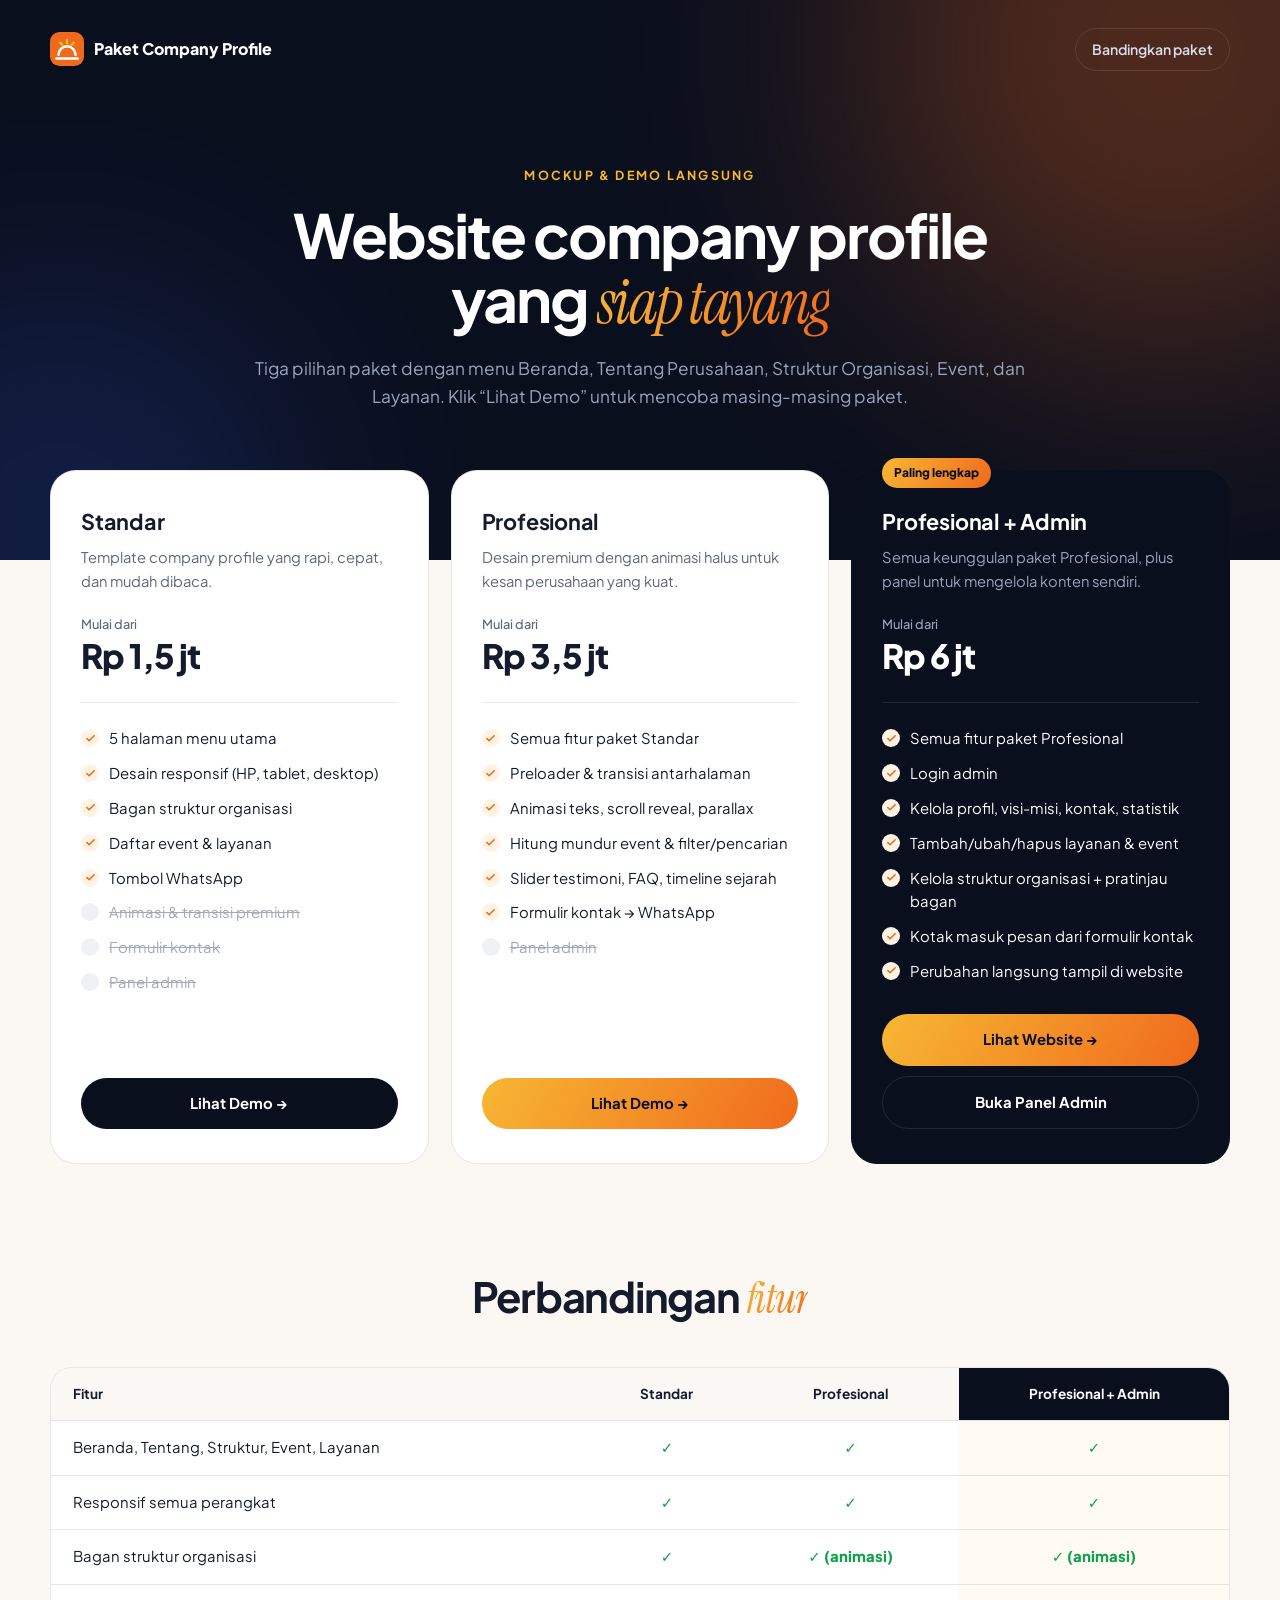
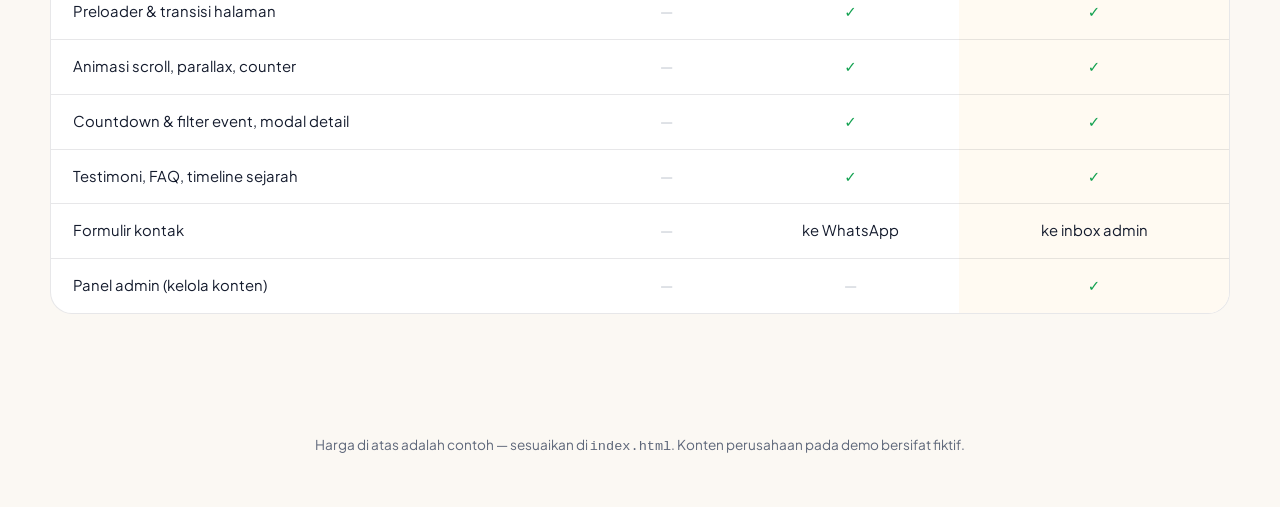
==== index.html @ 40bc9937 "Add files via upload" ====
<!DOCTYPE html>
<html lang="id">
<head>
  <meta charset="utf-8">
  <meta name="viewport" content="width=device-width, initial-scale=1">
  <title>Paket Website Company Profile — Standar, Profesional, Profesional + Admin</title>
  <meta name="description" content="Pilih paket website company profile: Standar, Profesional dengan animasi, atau Profesional + Panel Admin.">
  <meta name="theme-color" content="#0a0f1d">
  <link rel="preconnect" href="https://fonts.googleapis.com">
  <link rel="preconnect" href="https://fonts.gstatic.com" crossorigin>
  <link href="https://fonts.googleapis.com/css2?family=Instrument+Serif:ital@0;1&family=Plus+Jakarta+Sans:wght@400;500;600;700;800&display=swap" rel="stylesheet">
  <style>
    :root { --ink:#0a0f1d; --ink-2:#121a2e; --paper:#fbf8f3; --text:#141b2d; --muted:#5e677a; --muted-d:#9aa5bd; --line:rgba(20,27,45,.1); --line-d:rgba(255,255,255,.1); --grad:linear-gradient(120deg,#f7b733,#f06a1d); --ease:cubic-bezier(.2,.8,.2,1); }
    * { box-sizing:border-box; margin:0; padding:0; }
    body { font-family:'Plus Jakarta Sans',system-ui,sans-serif; background:var(--paper); color:var(--text); line-height:1.6; -webkit-font-smoothing:antialiased; }
    a { color:inherit; text-decoration:none; }
    .container { width:min(100% - 40px,1180px); margin-inline:auto; }
    .serif { font-family:'Instrument Serif',serif; font-style:italic; font-weight:400; background:var(--grad); -webkit-background-clip:text; background-clip:text; color:transparent; }
    header.top { background:var(--ink); color:#fff; padding:28px 0 150px; position:relative; overflow:hidden; }
    header.top::before { content:''; position:absolute; width:620px; height:620px; border-radius:50%; background:#f06a1d; filter:blur(130px); opacity:.3; right:-200px; top:-260px; }
    header.top::after { content:''; position:absolute; width:480px; height:480px; border-radius:50%; background:#2c4cbf; filter:blur(120px); opacity:.25; left:-180px; bottom:-200px; }
    header.top > * { position:relative; z-index:1; }
    .bar { display:flex; justify-content:space-between; align-items:center; gap:16px; }
    .brand { display:flex; align-items:center; gap:10px; font-weight:800; }
    .brand svg { color:#f06a1d; }
    .bar a.ghost { border:1px solid var(--line-d); padding:9px 16px; border-radius:999px; font-size:.88rem; font-weight:600; color:#d7deec; }
    .intro { text-align:center; max-width:780px; margin:90px auto 0; }
    .eyebrow { display:inline-block; font-size:.78rem; font-weight:700; letter-spacing:.18em; text-transform:uppercase; color:#f7b733; margin-bottom:18px; }
    .intro h1 { font-size:clamp(2.2rem,5vw,3.8rem); line-height:1.05; letter-spacing:-.035em; }
    .intro p { color:var(--muted-d); font-size:1.08rem; margin-top:20px; }
    .plans { display:grid; grid-template-columns:repeat(3,1fr); gap:22px; margin-top:-90px; position:relative; z-index:2; }
    .plan { background:#fff; border:1px solid var(--line); border-radius:26px; padding:34px 30px; display:flex; flex-direction:column; transition:transform .5s var(--ease), box-shadow .5s; opacity:0; transform:translateY(30px); animation:up .9s var(--ease) forwards; }
    .plan:nth-child(2) { animation-delay:.1s; } .plan:nth-child(3) { animation-delay:.2s; }
    @keyframes up { to { opacity:1; transform:none; } }
    .plan:hover { transform:translateY(-8px); box-shadow:0 40px 70px -35px rgba(20,27,45,.35); }
    .plan.featured { background:var(--ink); color:#fff; border-color:var(--ink); position:relative; }
    .plan.featured::before { content:'Paling lengkap'; position:absolute; top:-13px; left:30px; background:var(--grad); color:var(--ink); font-size:.75rem; font-weight:800; padding:5px 12px; border-radius:999px; }
    .plan h2 { font-size:1.35rem; letter-spacing:-.01em; }
    .plan .desc { color:var(--muted); font-size:.92rem; margin-top:6px; min-height:48px; }
    .plan.featured .desc, .plan.featured .price small, .plan.featured li.off { color:var(--muted-d); }
    .price { margin:24px 0 6px; font-size:2.1rem; font-weight:800; letter-spacing:-.03em; line-height:1; }
    .price small { display:block; font-size:.8rem; font-weight:500; color:var(--muted); letter-spacing:0; margin-bottom:8px; }
    .plan ul { list-style:none; display:grid; gap:11px; margin:24px 0 30px; padding-top:24px; border-top:1px solid var(--line); font-size:.93rem; }
    .plan.featured ul { border-color:var(--line-d); }
    .plan li { display:flex; gap:10px; }
    .plan li::before { content:''; flex-shrink:0; width:18px; height:18px; margin-top:2px; border-radius:50%; background:#fff3e4 url("data:image/svg+xml,%3Csvg xmlns='http://www.w3.org/2000/svg' viewBox='0 0 24 24' fill='none' stroke='%23f06a1d' stroke-width='3.5' stroke-linecap='round' stroke-linejoin='round'%3E%3Cpolyline points='20 6 9 17 4 12'/%3E%3C/svg%3E") center/11px no-repeat; }
    .plan li.off { color:#a3a9b6; text-decoration:line-through; }
    .plan li.off::before { background:#f0f1f4; }
    .btns { margin-top:auto; display:grid; gap:10px; }
    .btn { display:flex; align-items:center; justify-content:center; gap:8px; padding:14px; border-radius:999px; font-weight:700; font-size:.93rem; border:1px solid var(--line); transition:background .3s, transform .3s; }
    .btn:hover { transform:translateY(-2px); }
    .btn.sun { background:var(--grad); color:var(--ink); border:0; }
    .btn.dark { background:var(--ink); color:#fff; border:0; }
    .plan.featured .btn:not(.sun) { border-color:var(--line-d); color:#fff; }
    section.cmp { padding:110px 0 90px; }
    .cmp h2 { text-align:center; font-size:clamp(1.8rem,3.4vw,2.6rem); letter-spacing:-.03em; line-height:1.1; margin-bottom:44px; }
    .tbl { overflow-x:auto; background:#fff; border:1px solid var(--line); border-radius:22px; }
    table { width:100%; border-collapse:collapse; min-width:640px; font-size:.93rem; }
    th, td { padding:15px 22px; text-align:center; border-bottom:1px solid var(--line); }
    th:first-child, td:first-child { text-align:left; }
    thead th { font-size:.85rem; background:#faf8f4; }
    thead th.hl { background:var(--ink); color:#fff; }
    td.hl { background:#fffaf2; }
    tbody tr:last-child td { border-bottom:0; }
    .y { color:#12a150; font-weight:800; } .n { color:#c2c7d0; }
    footer { text-align:center; color:var(--muted); font-size:.85rem; padding:30px 0 50px; }
    @media (max-width:960px) { .plans { grid-template-columns:1fr; max-width:520px; margin-inline:auto; } .plan .desc { min-height:0; } }
  </style>
</head>
<body>
  <header class="top">
    <div class="container bar">
      <div class="brand"><svg width="34" height="34" viewBox="0 0 32 32"><rect width="32" height="32" rx="9" fill="currentColor"/><path d="M8 21.5a8 8 0 0 1 16 0" stroke="#fff" stroke-width="2.4" fill="none" stroke-linecap="round"/><path d="M6 25h20" stroke="#fff" stroke-width="2.4" stroke-linecap="round"/><path d="M16 7.5v3M9.6 10l2 2M22.4 10l-2 2" stroke="#f7b733" stroke-width="2.2" stroke-linecap="round"/></svg>Paket Company Profile</div>
      <a class="ghost" href="#banding">Bandingkan paket</a>
    </div>
    <div class="container intro">
      <span class="eyebrow">Mockup &amp; Demo Langsung</span>
      <h1>Website company profile yang <span class="serif">siap tayang</span></h1>
      <p>Tiga pilihan paket dengan menu Beranda, Tentang Perusahaan, Struktur Organisasi, Event, dan Layanan. Klik “Lihat Demo” untuk mencoba masing-masing paket.</p>
    </div>
  </header>

  <main class="container">
    <div class="plans">
      <article class="plan">
        <h2>Standar</h2>
        <p class="desc">Template company profile yang rapi, cepat, dan mudah dibaca.</p>
        <div class="price"><small>Mulai dari</small>Rp 1,5 jt</div>
        <ul>
          <li>5 halaman menu utama</li>
          <li>Desain responsif (HP, tablet, desktop)</li>
          <li>Bagan struktur organisasi</li>
          <li>Daftar event & layanan</li>
          <li>Tombol WhatsApp</li>
          <li class="off">Animasi & transisi premium</li>
          <li class="off">Formulir kontak</li>
          <li class="off">Panel admin</li>
        </ul>
        <div class="btns"><a class="btn dark" href="standard/">Lihat Demo →</a></div>
      </article>

      <article class="plan">
        <h2>Profesional</h2>
        <p class="desc">Desain premium dengan animasi halus untuk kesan perusahaan yang kuat.</p>
        <div class="price"><small>Mulai dari</small>Rp 3,5 jt</div>
        <ul>
          <li>Semua fitur paket Standar</li>
          <li>Preloader & transisi antarhalaman</li>
          <li>Animasi teks, scroll reveal, parallax</li>
          <li>Hitung mundur event & filter/pencarian</li>
          <li>Slider testimoni, FAQ, timeline sejarah</li>
          <li>Formulir kontak → WhatsApp</li>
          <li class="off">Panel admin</li>
        </ul>
        <div class="btns"><a class="btn sun" href="profesional/">Lihat Demo →</a></div>
      </article>

      <article class="plan featured">
        <h2>Profesional + Admin</h2>
        <p class="desc">Semua keunggulan paket Profesional, plus panel untuk mengelola konten sendiri.</p>
        <div class="price"><small>Mulai dari</small>Rp 6 jt</div>
        <ul>
          <li>Semua fitur paket Profesional</li>
          <li>Login admin</li>
          <li>Kelola profil, visi-misi, kontak, statistik</li>
          <li>Tambah/ubah/hapus layanan & event</li>
          <li>Kelola struktur organisasi + pratinjau bagan</li>
          <li>Kotak masuk pesan dari formulir kontak</li>
          <li>Perubahan langsung tampil di website</li>
        </ul>
        <div class="btns"><a class="btn sun" href="profesional-admin/">Lihat Website →</a><a class="btn" href="admin/">Buka Panel Admin</a></div>
      </article>
    </div>

    <section class="cmp" id="banding">
      <h2>Perbandingan <span class="serif">fitur</span></h2>
      <div class="tbl"><table>
        <thead><tr><th>Fitur</th><th>Standar</th><th>Profesional</th><th class="hl">Profesional + Admin</th></tr></thead>
        <tbody>
          <tr><td>Beranda, Tentang, Struktur, Event, Layanan</td><td class="y">✓</td><td class="y">✓</td><td class="hl y">✓</td></tr>
          <tr><td>Responsif semua perangkat</td><td class="y">✓</td><td class="y">✓</td><td class="hl y">✓</td></tr>
          <tr><td>Bagan struktur organisasi</td><td class="y">✓</td><td class="y">✓ (animasi)</td><td class="hl y">✓ (animasi)</td></tr>
          <tr><td>Preloader & transisi halaman</td><td class="n">—</td><td class="y">✓</td><td class="hl y">✓</td></tr>
          <tr><td>Animasi scroll, parallax, counter</td><td class="n">—</td><td class="y">✓</td><td class="hl y">✓</td></tr>
          <tr><td>Countdown & filter event, modal detail</td><td class="n">—</td><td class="y">✓</td><td class="hl y">✓</td></tr>
          <tr><td>Testimoni, FAQ, timeline sejarah</td><td class="n">—</td><td class="y">✓</td><td class="hl y">✓</td></tr>
          <tr><td>Formulir kontak</td><td class="n">—</td><td>ke WhatsApp</td><td class="hl">ke inbox admin</td></tr>
          <tr><td>Panel admin (kelola konten)</td><td class="n">—</td><td class="n">—</td><td class="hl y">✓</td></tr>
        </tbody>
      </table></div>
    </section>
  </main>
  <footer>Harga di atas adalah contoh — sesuaikan di <code>index.html</code>. Konten perusahaan pada demo bersifat fiktif.</footer>
</body>
</html>
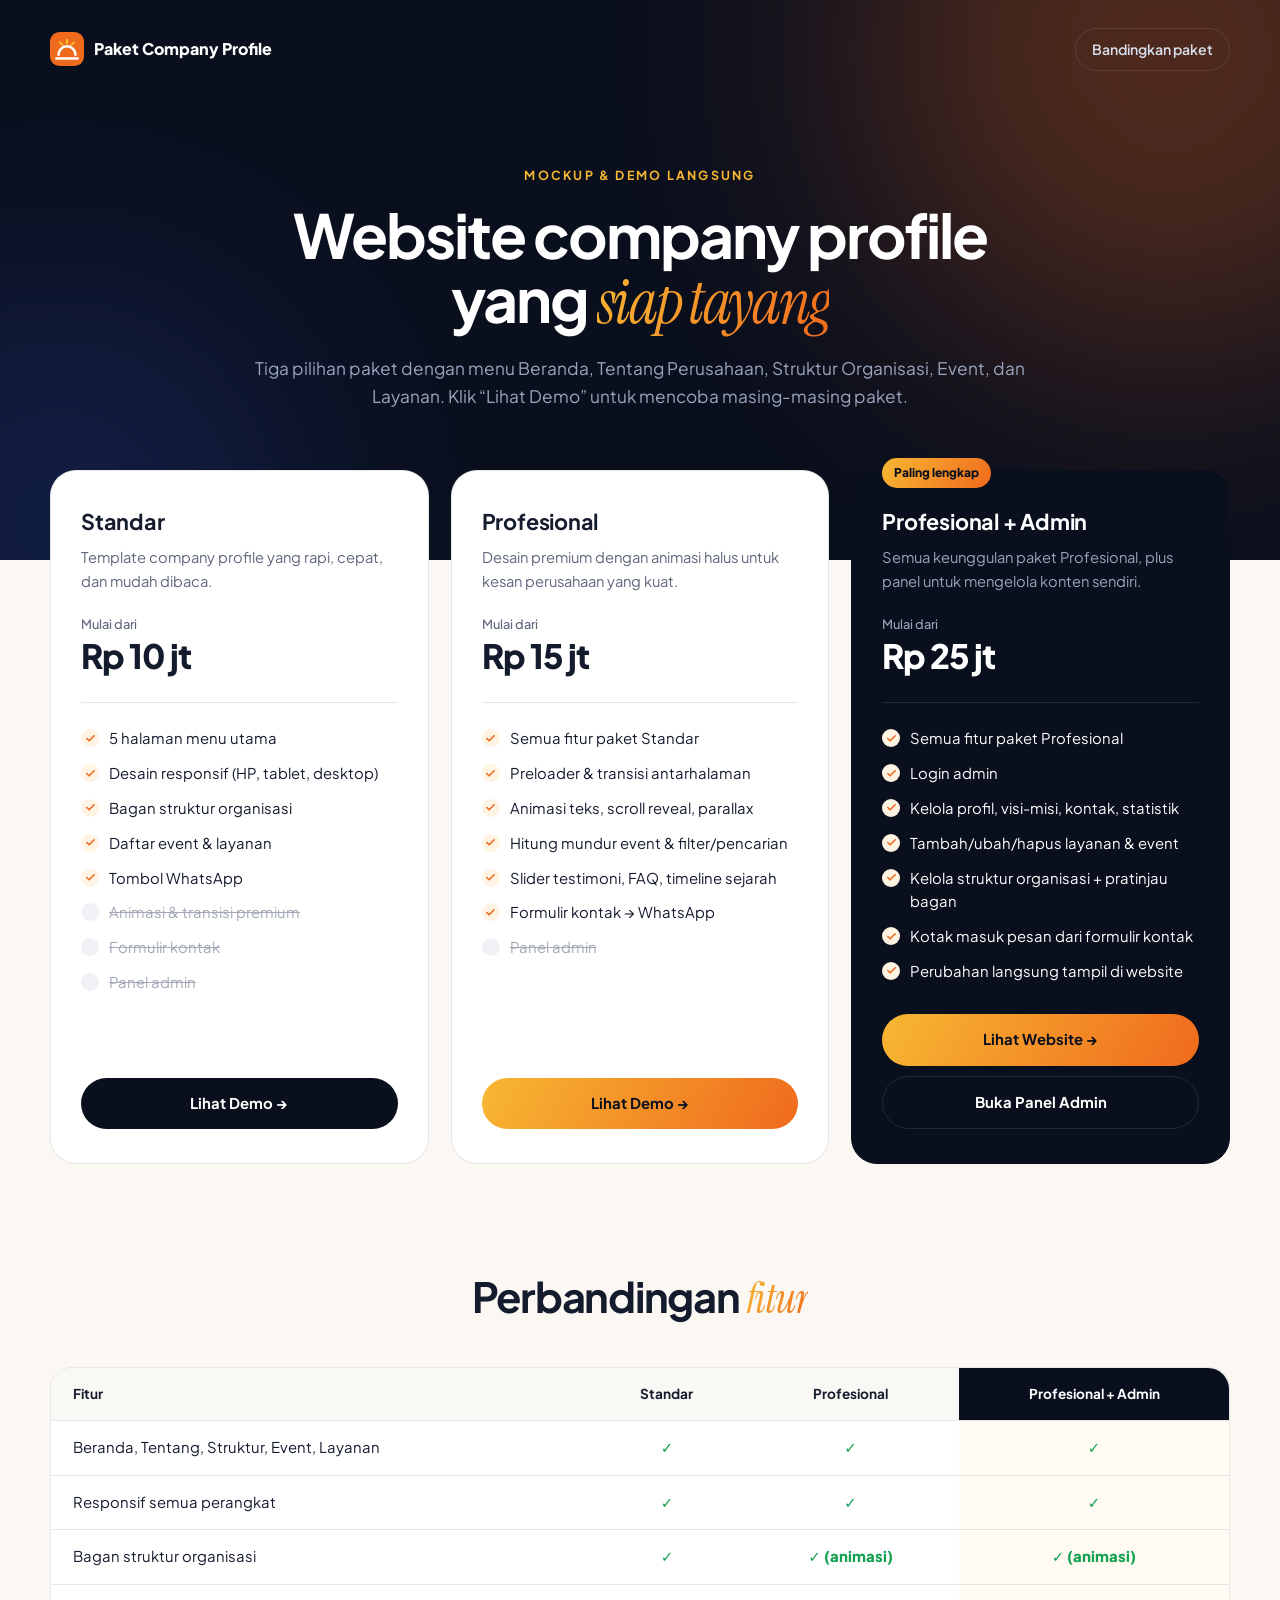
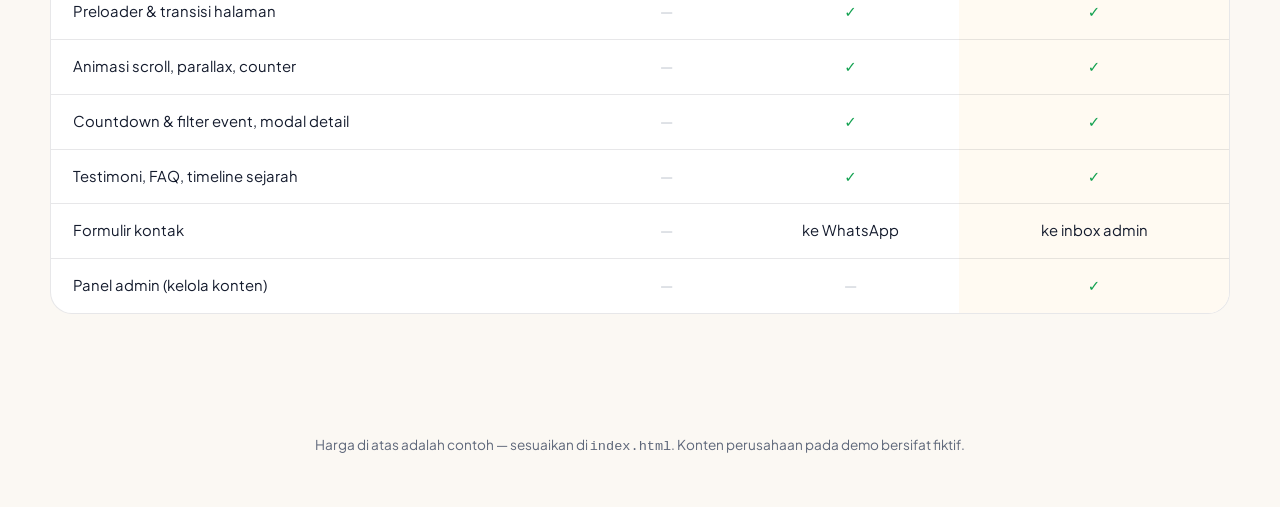
==== commit 201f2ac9: "update harga" ====
--- a/index.html
+++ b/index.html
@@ -85,7 +85,7 @@
       <article class="plan">
         <h2>Standar</h2>
         <p class="desc">Template company profile yang rapi, cepat, dan mudah dibaca.</p>
-        <div class="price"><small>Mulai dari</small>Rp 1,5 jt</div>
+        <div class="price"><small>Mulai dari</small>Rp 10 jt</div>
         <ul>
           <li>5 halaman menu utama</li>
           <li>Desain responsif (HP, tablet, desktop)</li>
@@ -102,7 +102,7 @@
       <article class="plan">
         <h2>Profesional</h2>
         <p class="desc">Desain premium dengan animasi halus untuk kesan perusahaan yang kuat.</p>
-        <div class="price"><small>Mulai dari</small>Rp 3,5 jt</div>
+        <div class="price"><small>Mulai dari</small>Rp 15 jt</div>
         <ul>
           <li>Semua fitur paket Standar</li>
           <li>Preloader & transisi antarhalaman</li>
@@ -118,7 +118,7 @@
       <article class="plan featured">
         <h2>Profesional + Admin</h2>
         <p class="desc">Semua keunggulan paket Profesional, plus panel untuk mengelola konten sendiri.</p>
-        <div class="price"><small>Mulai dari</small>Rp 6 jt</div>
+        <div class="price"><small>Mulai dari</small>Rp 25 jt</div>
         <ul>
           <li>Semua fitur paket Profesional</li>
           <li>Login admin</li>
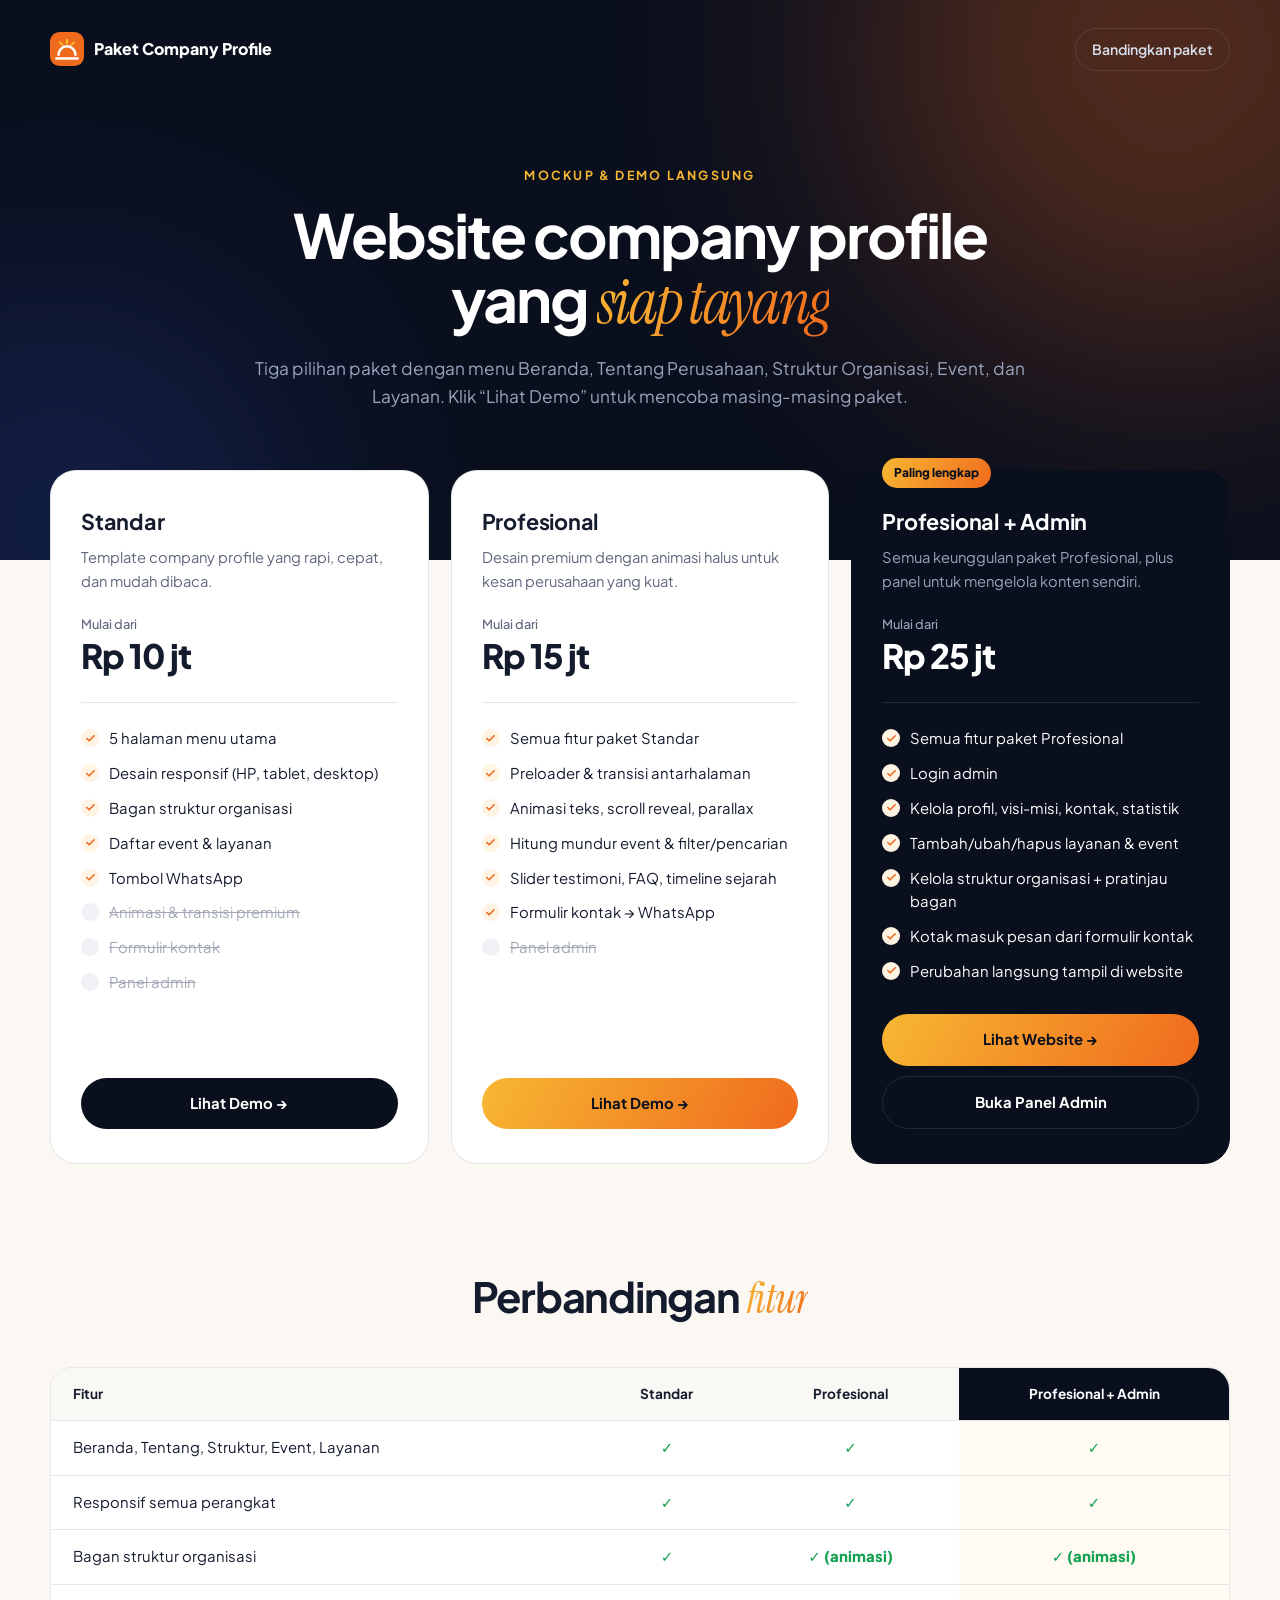
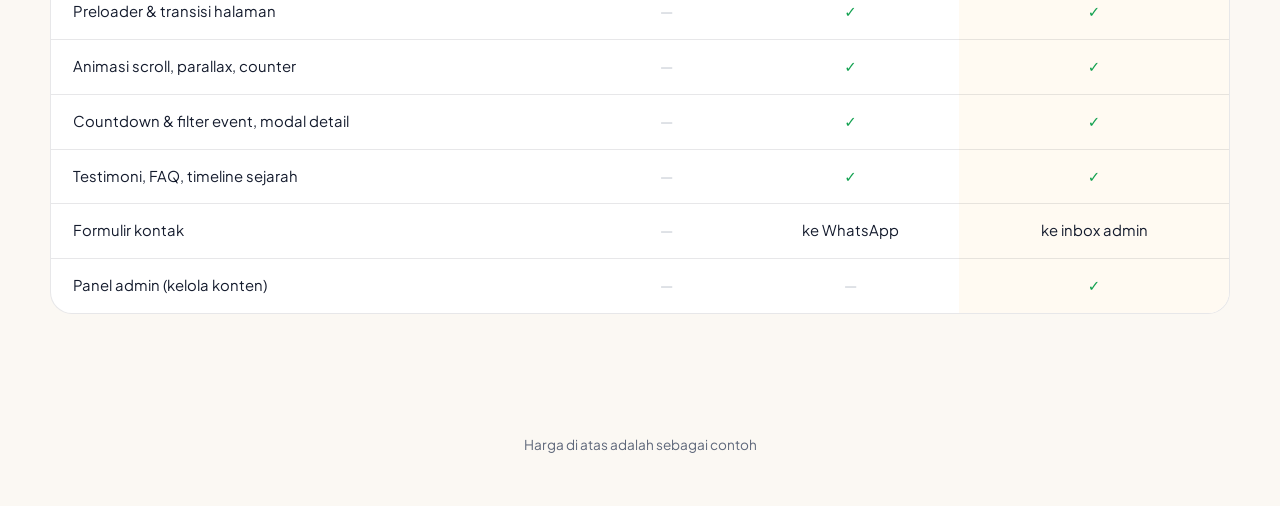
==== commit 3198e112: "update" ====
--- a/index.html
+++ b/index.html
@@ -150,6 +150,6 @@
       </table></div>
     </section>
   </main>
-  <footer>Harga di atas adalah contoh — sesuaikan di <code>index.html</code>. Konten perusahaan pada demo bersifat fiktif.</footer>
+  <footer>Harga di atas adalah sebagai contoh </footer>
 </body>
 </html>
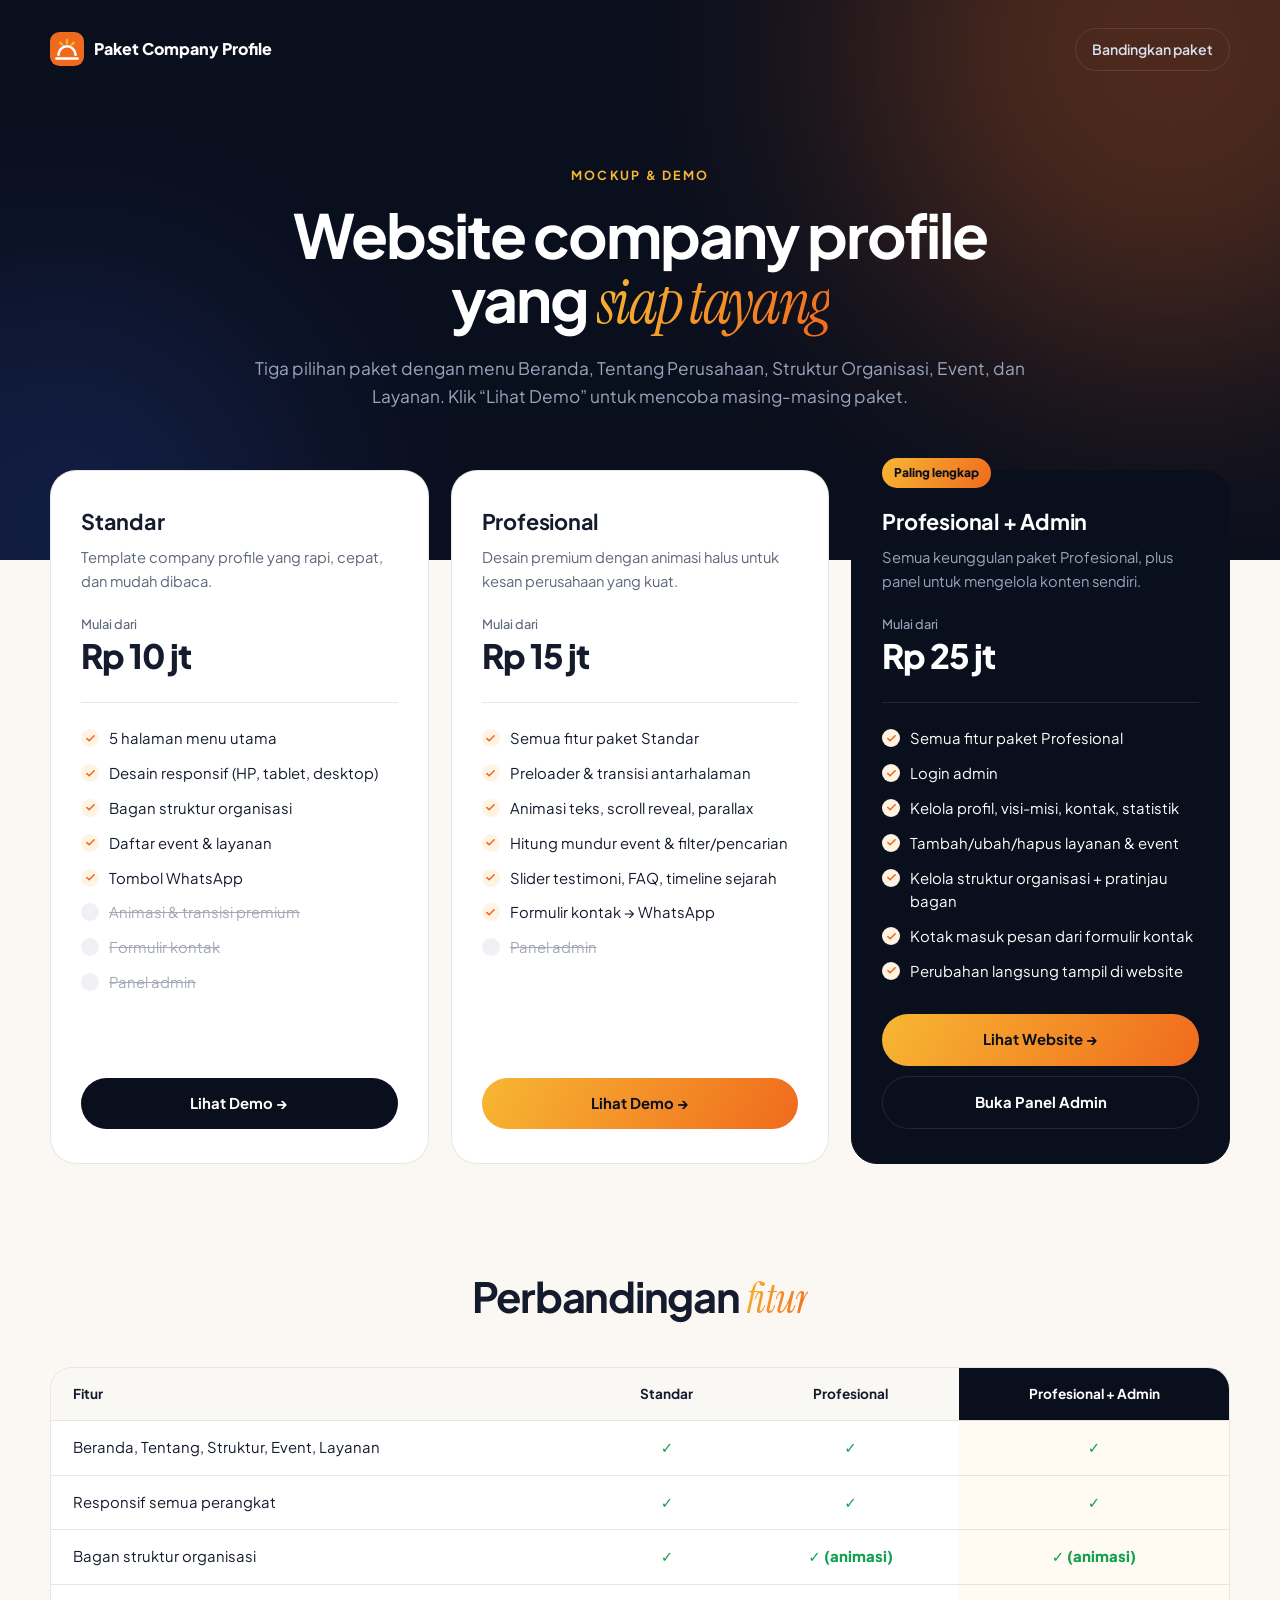
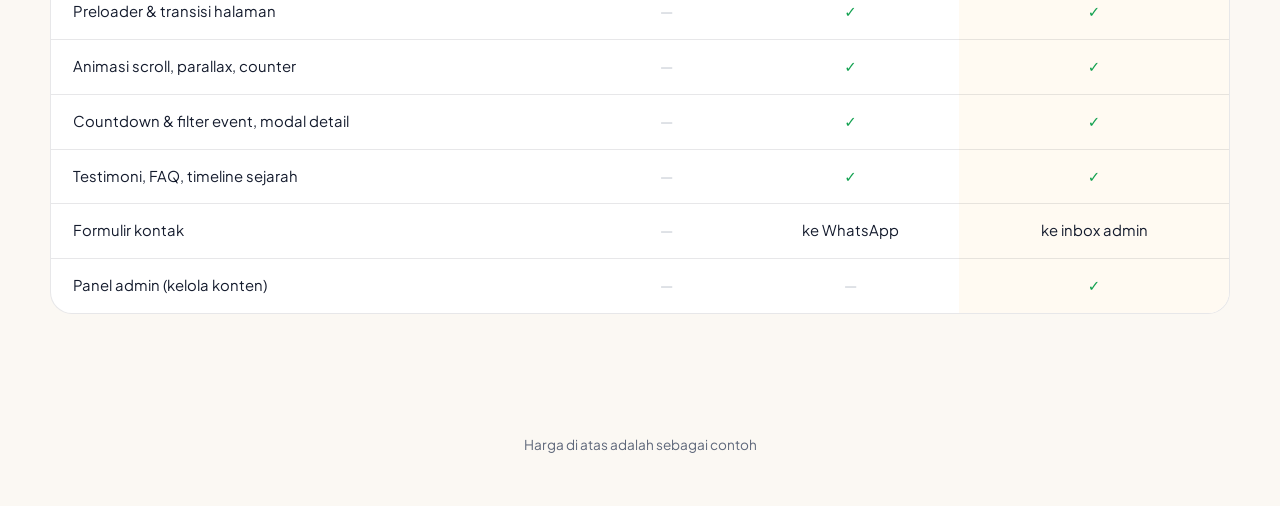
==== commit d26e7161: "update" ====
--- a/index.html
+++ b/index.html
@@ -74,7 +74,7 @@
       <a class="ghost" href="#banding">Bandingkan paket</a>
     </div>
     <div class="container intro">
-      <span class="eyebrow">Mockup &amp; Demo Langsung</span>
+      <span class="eyebrow">Mockup &amp; Demo</span>
       <h1>Website company profile yang <span class="serif">siap tayang</span></h1>
       <p>Tiga pilihan paket dengan menu Beranda, Tentang Perusahaan, Struktur Organisasi, Event, dan Layanan. Klik “Lihat Demo” untuk mencoba masing-masing paket.</p>
     </div>
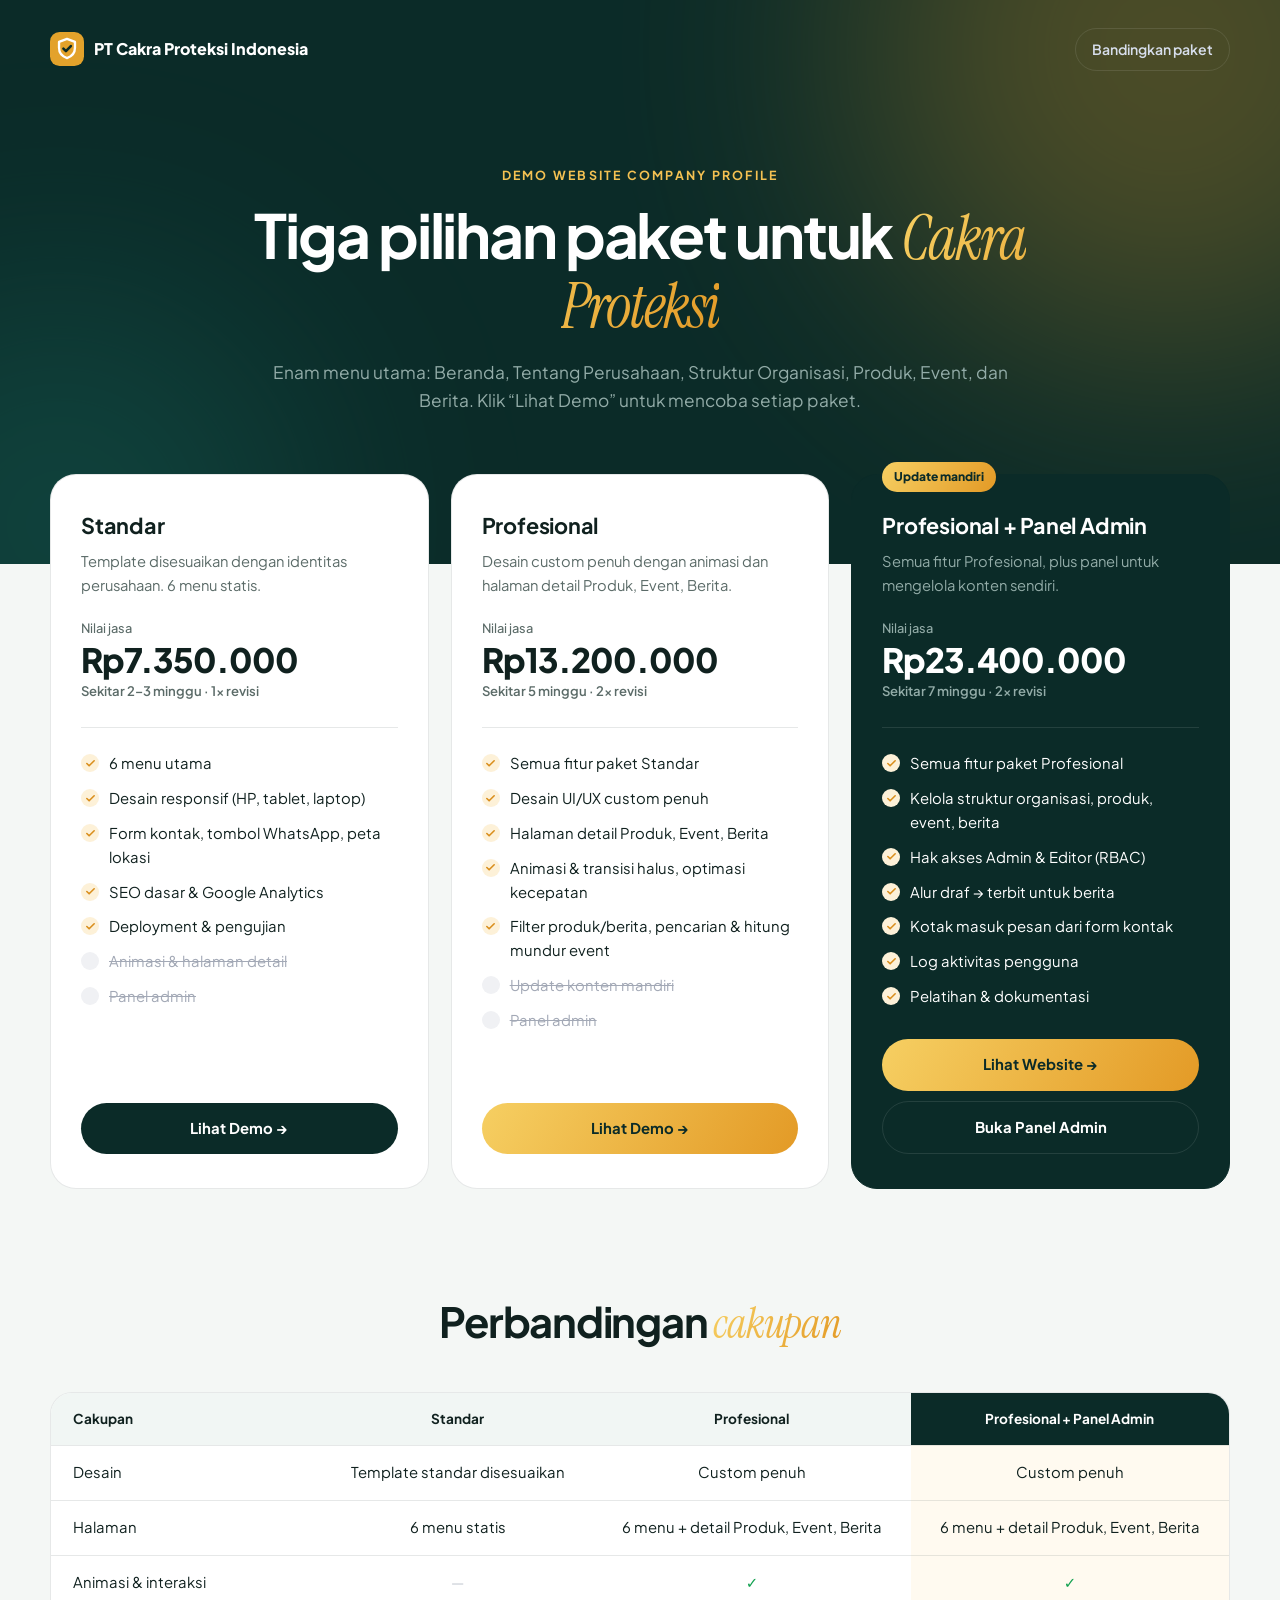
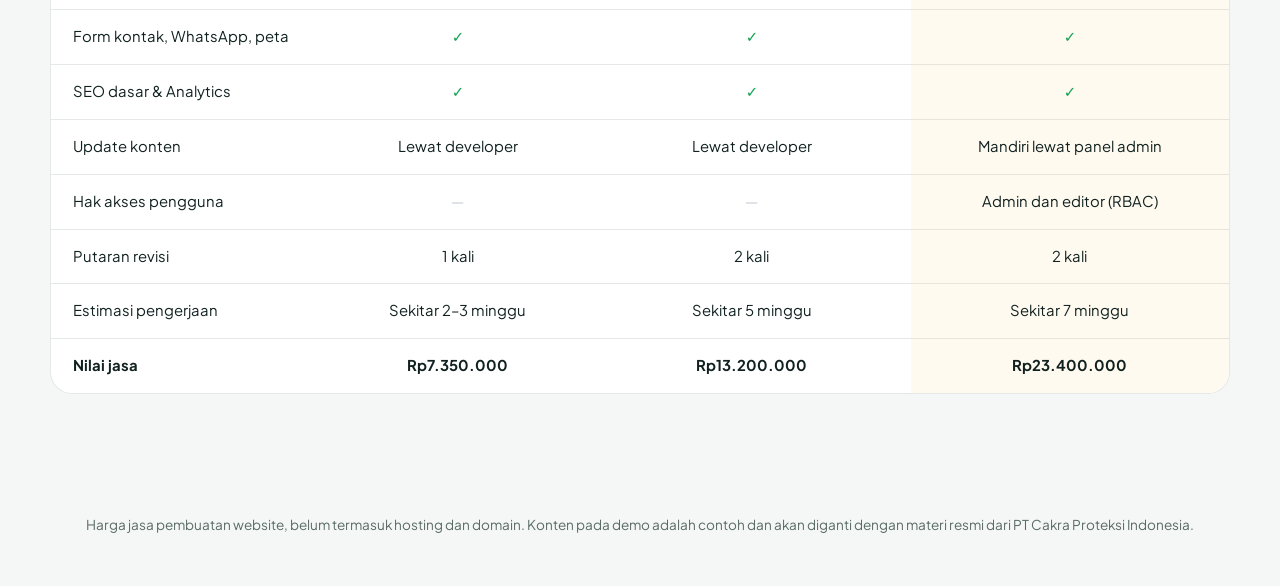
==== commit d5901433: "update content" ====
--- a/index.html
+++ b/index.html
@@ -3,29 +3,30 @@
 <head>
   <meta charset="utf-8">
   <meta name="viewport" content="width=device-width, initial-scale=1">
-  <title>Paket Website Company Profile — Standar, Profesional, Profesional + Admin</title>
-  <meta name="description" content="Pilih paket website company profile: Standar, Profesional dengan animasi, atau Profesional + Panel Admin.">
-  <meta name="theme-color" content="#0a0f1d">
+  <title>Demo Website Company Profile — PT Cakra Proteksi Indonesia</title>
+  <meta name="description" content="Demo tiga paket website company profile untuk PT Cakra Proteksi Indonesia.">
+  <meta name="theme-color" content="#0b2b28">
+  <meta name="robots" content="noindex">
   <link rel="preconnect" href="https://fonts.googleapis.com">
   <link rel="preconnect" href="https://fonts.gstatic.com" crossorigin>
   <link href="https://fonts.googleapis.com/css2?family=Instrument+Serif:ital@0;1&family=Plus+Jakarta+Sans:wght@400;500;600;700;800&display=swap" rel="stylesheet">
   <style>
-    :root { --ink:#0a0f1d; --ink-2:#121a2e; --paper:#fbf8f3; --text:#141b2d; --muted:#5e677a; --muted-d:#9aa5bd; --line:rgba(20,27,45,.1); --line-d:rgba(255,255,255,.1); --grad:linear-gradient(120deg,#f7b733,#f06a1d); --ease:cubic-bezier(.2,.8,.2,1); }
+    :root { --ink:#0b2b28; --ink-2:#0f3b38; --paper:#f4f7f5; --text:#10211f; --muted:#5b6b68; --muted-d:#93aca8; --line:rgba(16,33,31,.1); --line-d:rgba(255,255,255,.1); --grad:linear-gradient(120deg,#f6cf62,#e39a26); --ease:cubic-bezier(.2,.8,.2,1); }
     * { box-sizing:border-box; margin:0; padding:0; }
     body { font-family:'Plus Jakarta Sans',system-ui,sans-serif; background:var(--paper); color:var(--text); line-height:1.6; -webkit-font-smoothing:antialiased; }
     a { color:inherit; text-decoration:none; }
     .container { width:min(100% - 40px,1180px); margin-inline:auto; }
     .serif { font-family:'Instrument Serif',serif; font-style:italic; font-weight:400; background:var(--grad); -webkit-background-clip:text; background-clip:text; color:transparent; }
     header.top { background:var(--ink); color:#fff; padding:28px 0 150px; position:relative; overflow:hidden; }
-    header.top::before { content:''; position:absolute; width:620px; height:620px; border-radius:50%; background:#f06a1d; filter:blur(130px); opacity:.3; right:-200px; top:-260px; }
-    header.top::after { content:''; position:absolute; width:480px; height:480px; border-radius:50%; background:#2c4cbf; filter:blur(120px); opacity:.25; left:-180px; bottom:-200px; }
+    header.top::before { content:''; position:absolute; width:620px; height:620px; border-radius:50%; background:#e39a26; filter:blur(130px); opacity:.3; right:-200px; top:-260px; }
+    header.top::after { content:''; position:absolute; width:480px; height:480px; border-radius:50%; background:#1f8a7c; filter:blur(120px); opacity:.25; left:-180px; bottom:-200px; }
     header.top > * { position:relative; z-index:1; }
     .bar { display:flex; justify-content:space-between; align-items:center; gap:16px; }
     .brand { display:flex; align-items:center; gap:10px; font-weight:800; }
-    .brand svg { color:#f06a1d; }
+    .brand svg { color:#e3a22b; }
     .bar a.ghost { border:1px solid var(--line-d); padding:9px 16px; border-radius:999px; font-size:.88rem; font-weight:600; color:#d7deec; }
     .intro { text-align:center; max-width:780px; margin:90px auto 0; }
-    .eyebrow { display:inline-block; font-size:.78rem; font-weight:700; letter-spacing:.18em; text-transform:uppercase; color:#f7b733; margin-bottom:18px; }
+    .eyebrow { display:inline-block; font-size:.78rem; font-weight:700; letter-spacing:.18em; text-transform:uppercase; color:#f4c152; margin-bottom:18px; }
     .intro h1 { font-size:clamp(2.2rem,5vw,3.8rem); line-height:1.05; letter-spacing:-.035em; }
     .intro p { color:var(--muted-d); font-size:1.08rem; margin-top:20px; }
     .plans { display:grid; grid-template-columns:repeat(3,1fr); gap:22px; margin-top:-90px; position:relative; z-index:2; }
@@ -34,16 +35,18 @@
     @keyframes up { to { opacity:1; transform:none; } }
     .plan:hover { transform:translateY(-8px); box-shadow:0 40px 70px -35px rgba(20,27,45,.35); }
     .plan.featured { background:var(--ink); color:#fff; border-color:var(--ink); position:relative; }
-    .plan.featured::before { content:'Paling lengkap'; position:absolute; top:-13px; left:30px; background:var(--grad); color:var(--ink); font-size:.75rem; font-weight:800; padding:5px 12px; border-radius:999px; }
+    .plan.featured::before { content:'Update mandiri'; position:absolute; top:-13px; left:30px; background:var(--grad); color:var(--ink); font-size:.75rem; font-weight:800; padding:5px 12px; border-radius:999px; }
     .plan h2 { font-size:1.35rem; letter-spacing:-.01em; }
     .plan .desc { color:var(--muted); font-size:.92rem; margin-top:6px; min-height:48px; }
     .plan.featured .desc, .plan.featured .price small, .plan.featured li.off { color:var(--muted-d); }
     .price { margin:24px 0 6px; font-size:2.1rem; font-weight:800; letter-spacing:-.03em; line-height:1; }
+    .price .dur { display:block; font-size:.82rem; font-weight:600; color:var(--muted); letter-spacing:0; margin-top:8px; }
+    .plan.featured .price .dur { color:var(--muted-d); }
     .price small { display:block; font-size:.8rem; font-weight:500; color:var(--muted); letter-spacing:0; margin-bottom:8px; }
     .plan ul { list-style:none; display:grid; gap:11px; margin:24px 0 30px; padding-top:24px; border-top:1px solid var(--line); font-size:.93rem; }
     .plan.featured ul { border-color:var(--line-d); }
     .plan li { display:flex; gap:10px; }
-    .plan li::before { content:''; flex-shrink:0; width:18px; height:18px; margin-top:2px; border-radius:50%; background:#fff3e4 url("data:image/svg+xml,%3Csvg xmlns='http://www.w3.org/2000/svg' viewBox='0 0 24 24' fill='none' stroke='%23f06a1d' stroke-width='3.5' stroke-linecap='round' stroke-linejoin='round'%3E%3Cpolyline points='20 6 9 17 4 12'/%3E%3C/svg%3E") center/11px no-repeat; }
+    .plan li::before { content:''; flex-shrink:0; width:18px; height:18px; margin-top:2px; border-radius:50%; background:#fdf1d8 url("data:image/svg+xml,%3Csvg xmlns='http://www.w3.org/2000/svg' viewBox='0 0 24 24' fill='none' stroke='%23d98e1c' stroke-width='3.5' stroke-linecap='round' stroke-linejoin='round'%3E%3Cpolyline points='20 6 9 17 4 12'/%3E%3C/svg%3E") center/11px no-repeat; }
     .plan li.off { color:#a3a9b6; text-decoration:line-through; }
     .plan li.off::before { background:#f0f1f4; }
     .btns { margin-top:auto; display:grid; gap:10px; }
@@ -58,9 +61,9 @@
     table { width:100%; border-collapse:collapse; min-width:640px; font-size:.93rem; }
     th, td { padding:15px 22px; text-align:center; border-bottom:1px solid var(--line); }
     th:first-child, td:first-child { text-align:left; }
-    thead th { font-size:.85rem; background:#faf8f4; }
+    thead th { font-size:.85rem; background:#f1f6f4; }
     thead th.hl { background:var(--ink); color:#fff; }
-    td.hl { background:#fffaf2; }
+    td.hl { background:#fffaf0; }
     tbody tr:last-child td { border-bottom:0; }
     .y { color:#12a150; font-weight:800; } .n { color:#c2c7d0; }
     footer { text-align:center; color:var(--muted); font-size:.85rem; padding:30px 0 50px; }
@@ -70,13 +73,13 @@
 <body>
   <header class="top">
     <div class="container bar">
-      <div class="brand"><svg width="34" height="34" viewBox="0 0 32 32"><rect width="32" height="32" rx="9" fill="currentColor"/><path d="M8 21.5a8 8 0 0 1 16 0" stroke="#fff" stroke-width="2.4" fill="none" stroke-linecap="round"/><path d="M6 25h20" stroke="#fff" stroke-width="2.4" stroke-linecap="round"/><path d="M16 7.5v3M9.6 10l2 2M22.4 10l-2 2" stroke="#f7b733" stroke-width="2.2" stroke-linecap="round"/></svg>Paket Company Profile</div>
+      <div class="brand"><svg width="34" height="34" viewBox="0 0 32 32"><rect width="32" height="32" rx="9" fill="currentColor"/><path d="M16 6.5l7.5 2.8v5.6c0 4.7-3.2 8.2-7.5 9.6-4.3-1.4-7.5-4.9-7.5-9.6V9.3z" stroke="#fff" stroke-width="2.2" fill="none" stroke-linejoin="round"/><path d="M12.6 15.6l2.4 2.4 4.6-4.8" stroke="#0b2b28" stroke-width="2.4" fill="none" stroke-linecap="round" stroke-linejoin="round"/></svg>PT Cakra Proteksi Indonesia</div>
       <a class="ghost" href="#banding">Bandingkan paket</a>
     </div>
     <div class="container intro">
-      <span class="eyebrow">Mockup &amp; Demo</span>
-      <h1>Website company profile yang <span class="serif">siap tayang</span></h1>
-      <p>Tiga pilihan paket dengan menu Beranda, Tentang Perusahaan, Struktur Organisasi, Event, dan Layanan. Klik “Lihat Demo” untuk mencoba masing-masing paket.</p>
+      <span class="eyebrow">Demo Website Company Profile</span>
+      <h1>Tiga pilihan paket untuk <span class="serif">Cakra Proteksi</span></h1>
+      <p>Enam menu utama: Beranda, Tentang Perusahaan, Struktur Organisasi, Produk, Event, dan Berita. Klik “Lihat Demo” untuk mencoba setiap paket.</p>
     </div>
   </header>
 
@@ -84,16 +87,15 @@
     <div class="plans">
       <article class="plan">
         <h2>Standar</h2>
-        <p class="desc">Template company profile yang rapi, cepat, dan mudah dibaca.</p>
-        <div class="price"><small>Mulai dari</small>Rp 10 jt</div>
+        <p class="desc">Template disesuaikan dengan identitas perusahaan. 6 menu statis.</p>
+        <div class="price"><small>Nilai jasa</small>Rp7.350.000<span class="dur">Sekitar 2–3 minggu · 1× revisi</span></div>
         <ul>
-          <li>5 halaman menu utama</li>
-          <li>Desain responsif (HP, tablet, desktop)</li>
-          <li>Bagan struktur organisasi</li>
-          <li>Daftar event & layanan</li>
-          <li>Tombol WhatsApp</li>
-          <li class="off">Animasi & transisi premium</li>
-          <li class="off">Formulir kontak</li>
+          <li>6 menu utama</li>
+          <li>Desain responsif (HP, tablet, laptop)</li>
+          <li>Form kontak, tombol WhatsApp, peta lokasi</li>
+          <li>SEO dasar & Google Analytics</li>
+          <li>Deployment & pengujian</li>
+          <li class="off">Animasi & halaman detail</li>
           <li class="off">Panel admin</li>
         </ul>
         <div class="btns"><a class="btn dark" href="standard/">Lihat Demo →</a></div>
@@ -101,55 +103,56 @@
 
       <article class="plan">
         <h2>Profesional</h2>
-        <p class="desc">Desain premium dengan animasi halus untuk kesan perusahaan yang kuat.</p>
-        <div class="price"><small>Mulai dari</small>Rp 15 jt</div>
+        <p class="desc">Desain custom penuh dengan animasi dan halaman detail Produk, Event, Berita.</p>
+        <div class="price"><small>Nilai jasa</small>Rp13.200.000<span class="dur">Sekitar 5 minggu · 2× revisi</span></div>
         <ul>
           <li>Semua fitur paket Standar</li>
-          <li>Preloader & transisi antarhalaman</li>
-          <li>Animasi teks, scroll reveal, parallax</li>
-          <li>Hitung mundur event & filter/pencarian</li>
-          <li>Slider testimoni, FAQ, timeline sejarah</li>
-          <li>Formulir kontak → WhatsApp</li>
+          <li>Desain UI/UX custom penuh</li>
+          <li>Halaman detail Produk, Event, Berita</li>
+          <li>Animasi & transisi halus, optimasi kecepatan</li>
+          <li>Filter produk/berita, pencarian & hitung mundur event</li>
+          <li class="off">Update konten mandiri</li>
           <li class="off">Panel admin</li>
         </ul>
         <div class="btns"><a class="btn sun" href="profesional/">Lihat Demo →</a></div>
       </article>
 
       <article class="plan featured">
-        <h2>Profesional + Admin</h2>
-        <p class="desc">Semua keunggulan paket Profesional, plus panel untuk mengelola konten sendiri.</p>
-        <div class="price"><small>Mulai dari</small>Rp 25 jt</div>
+        <h2>Profesional + Panel Admin</h2>
+        <p class="desc">Semua fitur Profesional, plus panel untuk mengelola konten sendiri.</p>
+        <div class="price"><small>Nilai jasa</small>Rp23.400.000<span class="dur">Sekitar 7 minggu · 2× revisi</span></div>
         <ul>
           <li>Semua fitur paket Profesional</li>
-          <li>Login admin</li>
-          <li>Kelola profil, visi-misi, kontak, statistik</li>
-          <li>Tambah/ubah/hapus layanan & event</li>
-          <li>Kelola struktur organisasi + pratinjau bagan</li>
-          <li>Kotak masuk pesan dari formulir kontak</li>
-          <li>Perubahan langsung tampil di website</li>
+          <li>Kelola struktur organisasi, produk, event, berita</li>
+          <li>Hak akses Admin & Editor (RBAC)</li>
+          <li>Alur draf → terbit untuk berita</li>
+          <li>Kotak masuk pesan dari form kontak</li>
+          <li>Log aktivitas pengguna</li>
+          <li>Pelatihan & dokumentasi</li>
         </ul>
         <div class="btns"><a class="btn sun" href="profesional-admin/">Lihat Website →</a><a class="btn" href="admin/">Buka Panel Admin</a></div>
       </article>
     </div>
 
     <section class="cmp" id="banding">
-      <h2>Perbandingan <span class="serif">fitur</span></h2>
+      <h2>Perbandingan <span class="serif">cakupan</span></h2>
       <div class="tbl"><table>
-        <thead><tr><th>Fitur</th><th>Standar</th><th>Profesional</th><th class="hl">Profesional + Admin</th></tr></thead>
+        <thead><tr><th>Cakupan</th><th>Standar</th><th>Profesional</th><th class="hl">Profesional + Panel Admin</th></tr></thead>
         <tbody>
-          <tr><td>Beranda, Tentang, Struktur, Event, Layanan</td><td class="y">✓</td><td class="y">✓</td><td class="hl y">✓</td></tr>
-          <tr><td>Responsif semua perangkat</td><td class="y">✓</td><td class="y">✓</td><td class="hl y">✓</td></tr>
-          <tr><td>Bagan struktur organisasi</td><td class="y">✓</td><td class="y">✓ (animasi)</td><td class="hl y">✓ (animasi)</td></tr>
-          <tr><td>Preloader & transisi halaman</td><td class="n">—</td><td class="y">✓</td><td class="hl y">✓</td></tr>
-          <tr><td>Animasi scroll, parallax, counter</td><td class="n">—</td><td class="y">✓</td><td class="hl y">✓</td></tr>
-          <tr><td>Countdown & filter event, modal detail</td><td class="n">—</td><td class="y">✓</td><td class="hl y">✓</td></tr>
-          <tr><td>Testimoni, FAQ, timeline sejarah</td><td class="n">—</td><td class="y">✓</td><td class="hl y">✓</td></tr>
-          <tr><td>Formulir kontak</td><td class="n">—</td><td>ke WhatsApp</td><td class="hl">ke inbox admin</td></tr>
-          <tr><td>Panel admin (kelola konten)</td><td class="n">—</td><td class="n">—</td><td class="hl y">✓</td></tr>
+          <tr><td>Desain</td><td>Template standar disesuaikan</td><td>Custom penuh</td><td class="hl">Custom penuh</td></tr>
+          <tr><td>Halaman</td><td>6 menu statis</td><td>6 menu + detail Produk, Event, Berita</td><td class="hl">6 menu + detail Produk, Event, Berita</td></tr>
+          <tr><td>Animasi & interaksi</td><td class="n">—</td><td class="y">✓</td><td class="hl y">✓</td></tr>
+          <tr><td>Form kontak, WhatsApp, peta</td><td class="y">✓</td><td class="y">✓</td><td class="hl y">✓</td></tr>
+          <tr><td>SEO dasar & Analytics</td><td class="y">✓</td><td class="y">✓</td><td class="hl y">✓</td></tr>
+          <tr><td>Update konten</td><td>Lewat developer</td><td>Lewat developer</td><td class="hl">Mandiri lewat panel admin</td></tr>
+          <tr><td>Hak akses pengguna</td><td class="n">—</td><td class="n">—</td><td class="hl">Admin dan editor (RBAC)</td></tr>
+          <tr><td>Putaran revisi</td><td>1 kali</td><td>2 kali</td><td class="hl">2 kali</td></tr>
+          <tr><td>Estimasi pengerjaan</td><td>Sekitar 2–3 minggu</td><td>Sekitar 5 minggu</td><td class="hl">Sekitar 7 minggu</td></tr>
+          <tr><td><b>Nilai jasa</b></td><td><b>Rp7.350.000</b></td><td><b>Rp13.200.000</b></td><td class="hl"><b>Rp23.400.000</b></td></tr>
         </tbody>
       </table></div>
     </section>
   </main>
-  <footer>Harga di atas adalah sebagai contoh </footer>
+  <footer>Harga jasa pembuatan website, belum termasuk hosting dan domain. Konten pada demo adalah contoh dan akan diganti dengan materi resmi dari PT Cakra Proteksi Indonesia.</footer>
 </body>
 </html>
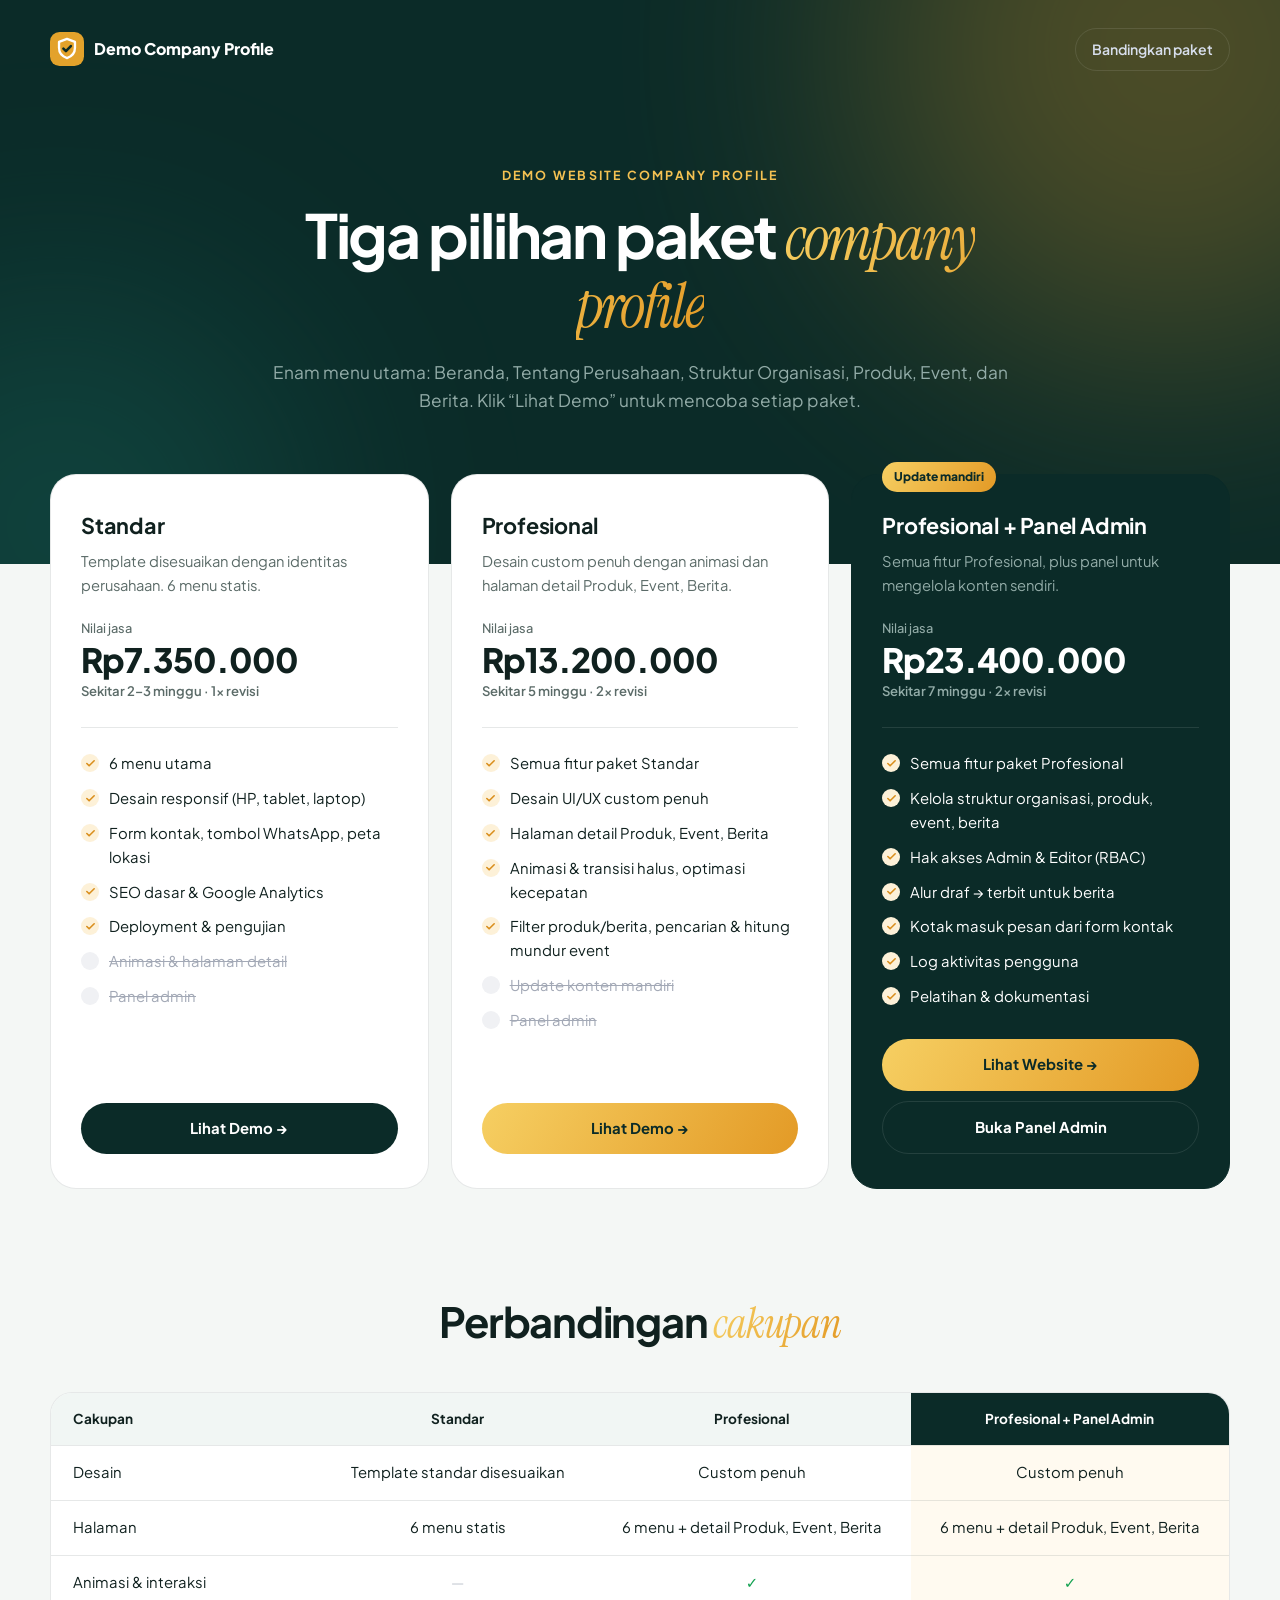
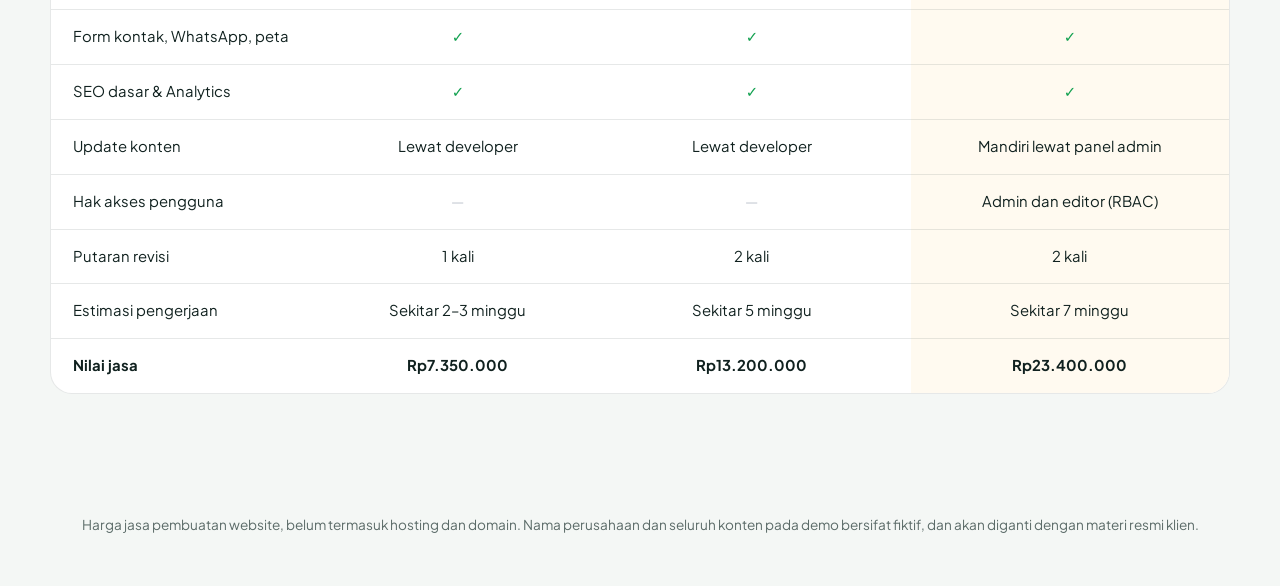
==== commit 4c8563ca: "update content" ====
--- a/index.html
+++ b/index.html
@@ -3,8 +3,8 @@
 <head>
   <meta charset="utf-8">
   <meta name="viewport" content="width=device-width, initial-scale=1">
-  <title>Demo Website Company Profile — PT Cakra Proteksi Indonesia</title>
-  <meta name="description" content="Demo tiga paket website company profile untuk PT Cakra Proteksi Indonesia.">
+  <title>Demo Website Company Profile — 3 Paket</title>
+  <meta name="description" content="Demo tiga paket website company profile.">
   <meta name="theme-color" content="#0b2b28">
   <meta name="robots" content="noindex">
   <link rel="preconnect" href="https://fonts.googleapis.com">
@@ -73,12 +73,12 @@
 <body>
   <header class="top">
     <div class="container bar">
-      <div class="brand"><svg width="34" height="34" viewBox="0 0 32 32"><rect width="32" height="32" rx="9" fill="currentColor"/><path d="M16 6.5l7.5 2.8v5.6c0 4.7-3.2 8.2-7.5 9.6-4.3-1.4-7.5-4.9-7.5-9.6V9.3z" stroke="#fff" stroke-width="2.2" fill="none" stroke-linejoin="round"/><path d="M12.6 15.6l2.4 2.4 4.6-4.8" stroke="#0b2b28" stroke-width="2.4" fill="none" stroke-linecap="round" stroke-linejoin="round"/></svg>PT Cakra Proteksi Indonesia</div>
+      <div class="brand"><svg width="34" height="34" viewBox="0 0 32 32"><rect width="32" height="32" rx="9" fill="currentColor"/><path d="M16 6.5l7.5 2.8v5.6c0 4.7-3.2 8.2-7.5 9.6-4.3-1.4-7.5-4.9-7.5-9.6V9.3z" stroke="#fff" stroke-width="2.2" fill="none" stroke-linejoin="round"/><path d="M12.6 15.6l2.4 2.4 4.6-4.8" stroke="#0b2b28" stroke-width="2.4" fill="none" stroke-linecap="round" stroke-linejoin="round"/></svg>Demo Company Profile</div>
       <a class="ghost" href="#banding">Bandingkan paket</a>
     </div>
     <div class="container intro">
       <span class="eyebrow">Demo Website Company Profile</span>
-      <h1>Tiga pilihan paket untuk <span class="serif">Cakra Proteksi</span></h1>
+      <h1>Tiga pilihan paket <span class="serif">company profile</span></h1>
       <p>Enam menu utama: Beranda, Tentang Perusahaan, Struktur Organisasi, Produk, Event, dan Berita. Klik “Lihat Demo” untuk mencoba setiap paket.</p>
     </div>
   </header>
@@ -153,6 +153,6 @@
       </table></div>
     </section>
   </main>
-  <footer>Harga jasa pembuatan website, belum termasuk hosting dan domain. Konten pada demo adalah contoh dan akan diganti dengan materi resmi dari PT Cakra Proteksi Indonesia.</footer>
+  <footer>Harga jasa pembuatan website, belum termasuk hosting dan domain. Nama perusahaan dan seluruh konten pada demo bersifat fiktif, dan akan diganti dengan materi resmi klien.</footer>
 </body>
 </html>
